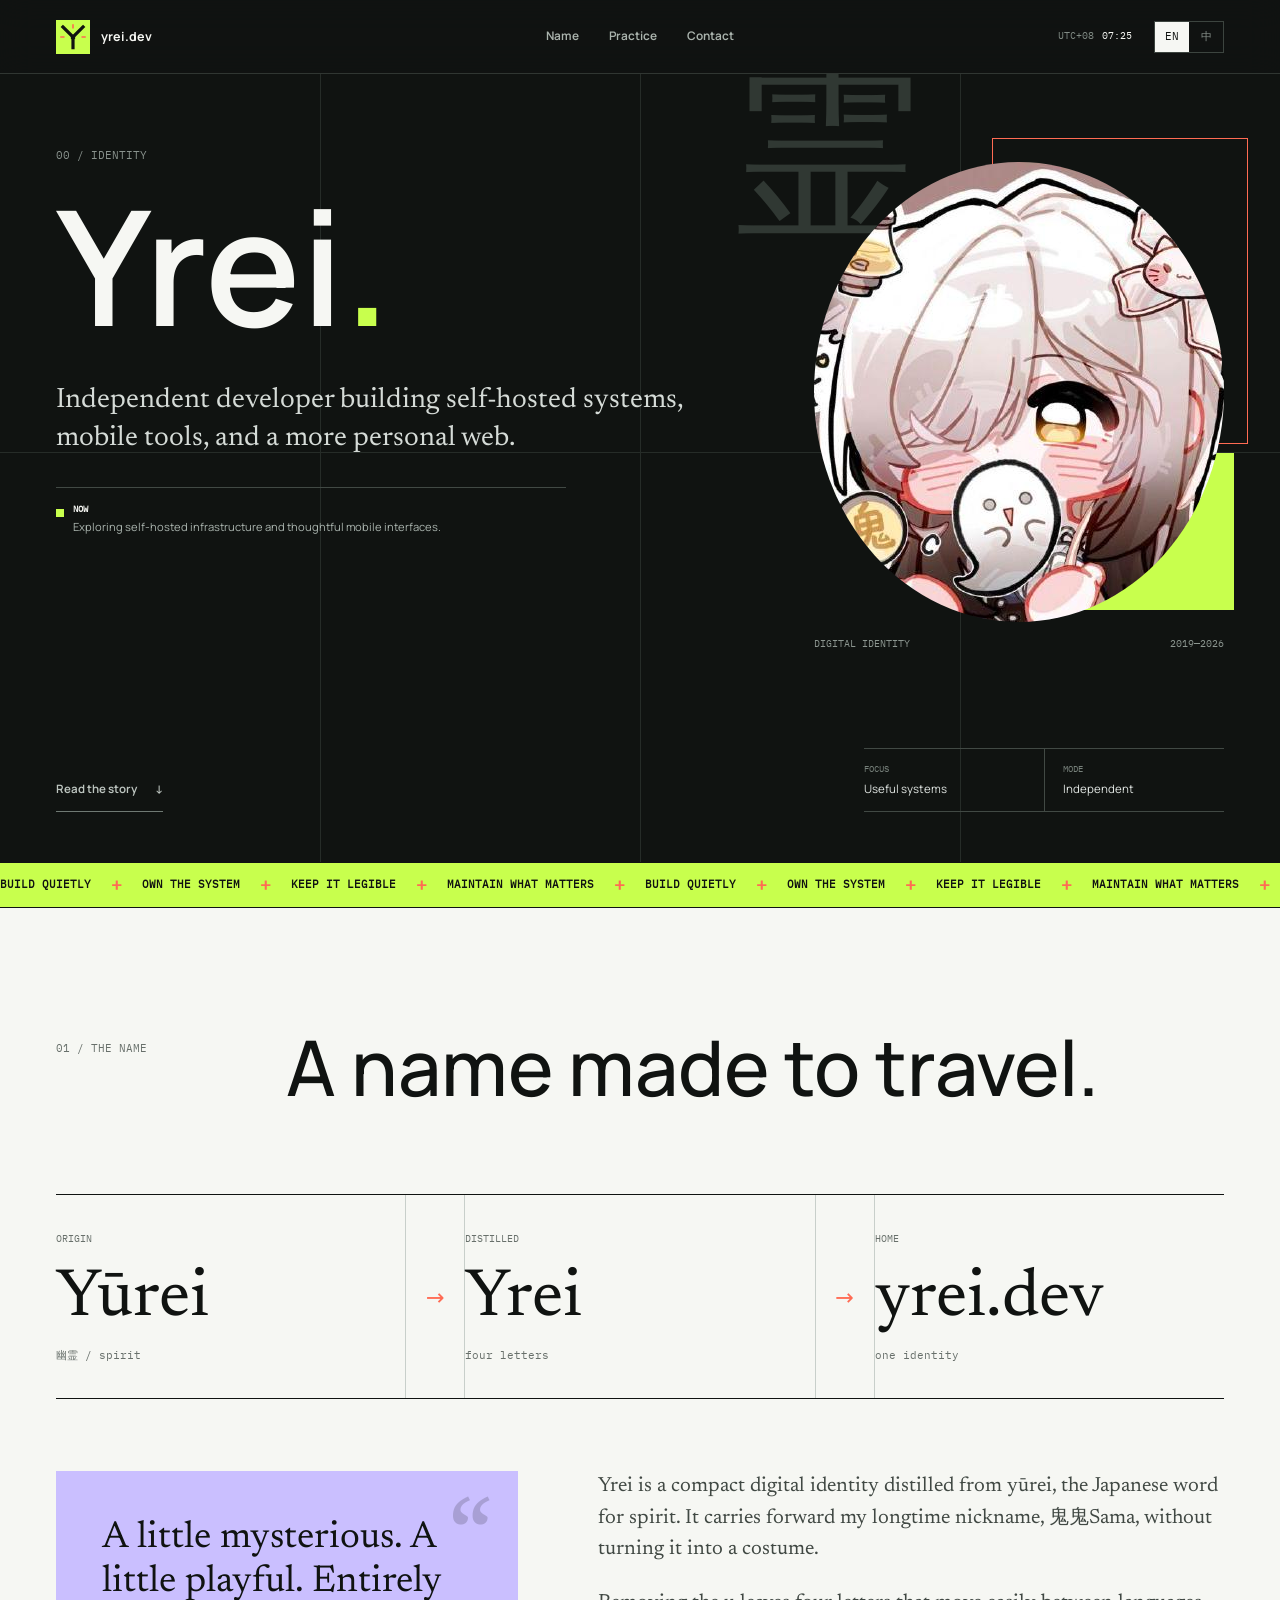
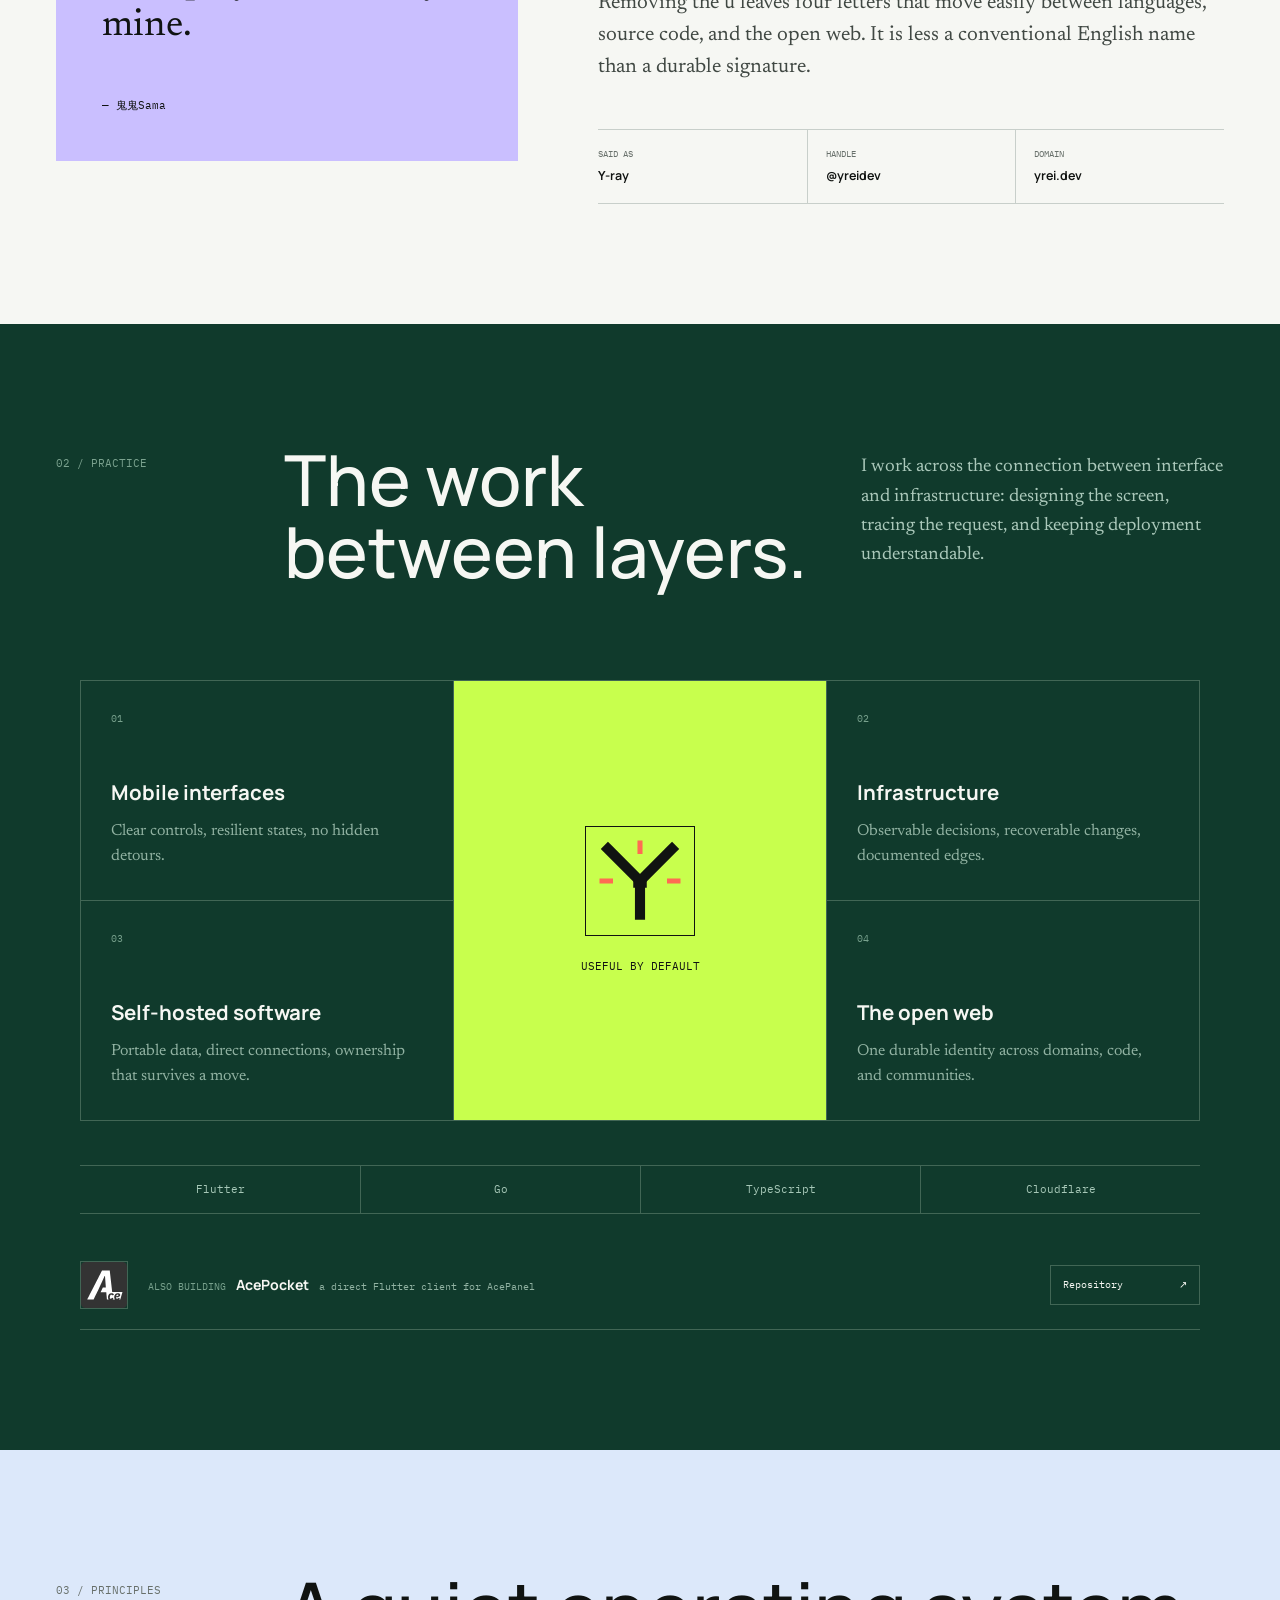
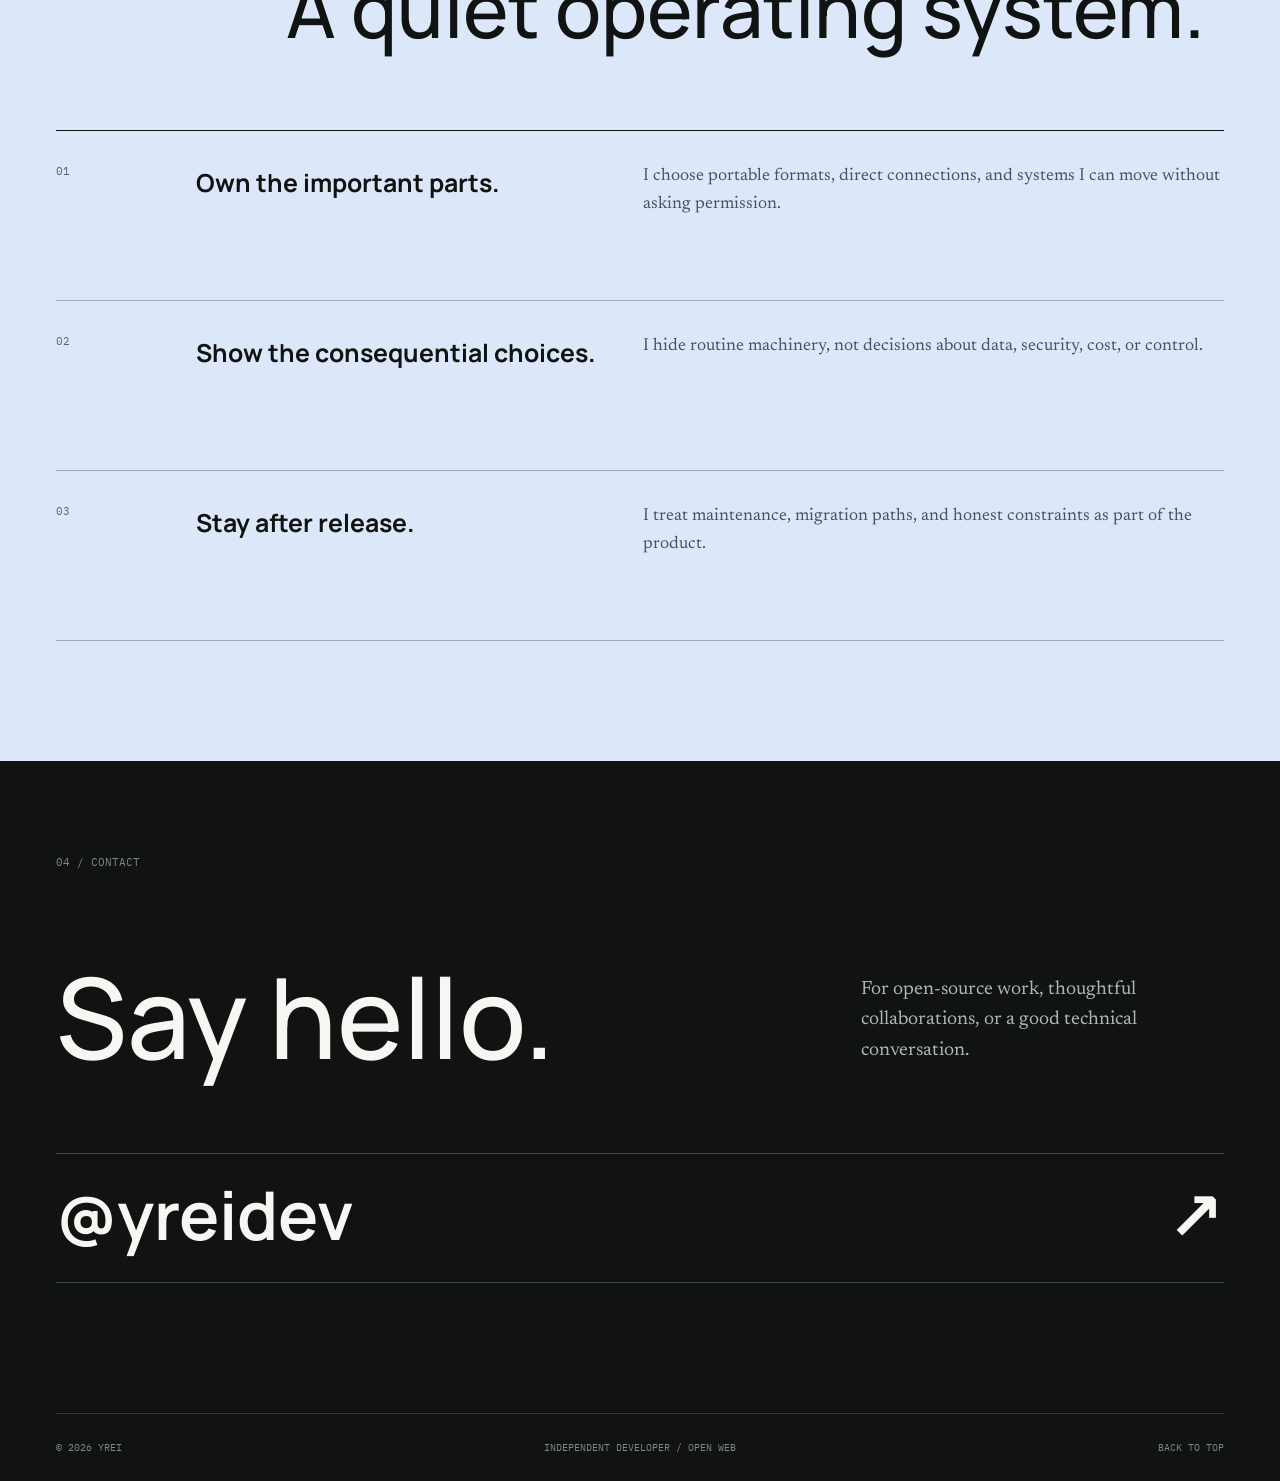
==== index.html @ 4692ce6c "feat(site): 构建 Yrei 双语个人主页" ====
<!doctype html>
<html lang="en">
  <head>
    <meta charset="UTF-8" />
    <meta name="viewport" content="width=device-width, initial-scale=1" />
    <meta
      name="description"
      content="Yrei is an independent developer building self-hosted systems, mobile tools, and a more personal web."
    />
    <meta name="theme-color" content="#101311" />
    <meta property="og:title" content="Yrei - A durable digital identity" />
    <meta
      property="og:description"
      content="Independent developer building self-hosted systems, mobile tools, and a more personal web."
    />
    <meta property="og:type" content="profile" />
    <meta property="og:url" content="https://yrei.dev/" />
    <meta property="og:site_name" content="Yrei" />
    <meta property="og:locale" content="en_US" />
    <meta property="og:locale:alternate" content="zh_CN" />
    <meta property="og:image" content="https://yrei.dev/assets/social-card.png" />
    <meta property="og:image:type" content="image/png" />
    <meta property="og:image:width" content="1200" />
    <meta property="og:image:height" content="630" />
    <meta property="og:image:alt" content="Yrei - from Ghost name to durable digital identity" />
    <meta name="twitter:card" content="summary_large_image" />
    <meta name="twitter:title" content="Yrei - A durable digital identity" />
    <meta
      name="twitter:description"
      content="Independent developer building self-hosted systems, mobile tools, and a more personal web."
    />
    <meta name="twitter:image" content="https://yrei.dev/assets/social-card.png" />
    <meta name="twitter:image:alt" content="Yrei - from Ghost name to durable digital identity" />
    <link rel="canonical" href="https://yrei.dev/" />
    <link rel="icon" href="assets/yrei-mark.svg" type="image/svg+xml" />
    <link rel="apple-touch-icon" href="assets/apple-touch-icon.png" />
    <link rel="preload" href="assets/avatar.jpg" as="image" type="image/jpeg" />
    <link rel="stylesheet" href="styles.css" />
    <title>Yrei - Independent developer</title>
    <script type="application/ld+json">
      {
        "@context": "https://schema.org",
        "@type": "Person",
        "name": "Yrei",
        "alternateName": ["鬼鬼Sama", "Yūrei"],
        "url": "https://yrei.dev/",
        "image": "https://yrei.dev/assets/social-card.png",
        "sameAs": ["https://github.com/yreidev"],
        "jobTitle": "Independent developer",
        "knowsAbout": [
          "Self-hosted software",
          "Mobile interfaces",
          "Infrastructure",
          "Open web"
        ]
      }
    </script>
  </head>
  <body>
    <div class="scroll-progress" aria-hidden="true"><span></span></div>
    <a class="skip-link" href="#main">Skip to content</a>

    <header class="site-header">
      <a class="wordmark" href="#top" aria-label="Yrei home">
        <img class="wordmark-symbol" src="assets/yrei-mark.svg" width="34" height="34" alt="" />
        <span class="wordmark-text">yrei.dev</span>
      </a>

      <nav class="site-nav" aria-label="Primary navigation">
        <a href="#name" data-en="Name" data-zh="名字">Name</a>
        <a href="#practice" data-en="Practice" data-zh="关注">Practice</a>
        <a href="#contact" data-en="Contact" data-zh="联系">Contact</a>
      </nav>

      <div class="header-meta">
        <p class="local-time"><span>UTC+08</span><time id="local-time">--:--</time></p>
        <div class="language-switch" role="group" aria-label="Language">
          <button type="button" data-language="en" aria-pressed="true">EN</button>
          <button type="button" data-language="zh" aria-pressed="false">中</button>
        </div>
      </div>
    </header>

    <main id="main">
      <section class="hero" id="top" data-section="top" aria-labelledby="hero-title">
        <div class="hero-lines" aria-hidden="true">
          <span></span><span></span><span></span><span></span>
        </div>

        <div class="hero-heading">
          <p class="section-code">00 / IDENTITY</p>
          <h1 id="hero-title">Yrei<span>.</span></h1>
          <p
            class="hero-intro"
            data-en="Independent developer building self-hosted systems, mobile tools, and a more personal web."
            data-zh="独立开发者，构建自托管系统、移动工具，以及更属于个人的网络空间。"
          >
            Independent developer building self-hosted systems, mobile tools, and a more personal
            web.
          </p>
          <p class="now-status">
            <span class="now-indicator" aria-hidden="true"></span>
            <span>
              <strong data-en="Now" data-zh="此刻">Now</strong>
              <small
                data-en="Exploring self-hosted infrastructure and thoughtful mobile interfaces."
                data-zh="正在探索自托管基础设施与更周到的移动界面。"
              >
                Exploring self-hosted infrastructure and thoughtful mobile interfaces.
              </small>
            </span>
          </p>
        </div>

        <figure class="portrait" aria-label="Portrait of Yrei">
          <div class="portrait-index" aria-hidden="true">霊</div>
          <img
            src="assets/avatar.jpg"
            width="460"
            height="460"
            alt="Yrei's illustrated profile portrait"
            fetchpriority="high"
          />
          <figcaption>
            <span data-en="Digital identity" data-zh="数字身份">Digital identity</span>
            <span>2019—2026</span>
          </figcaption>
        </figure>

        <div class="hero-aside">
          <dl>
            <div>
              <dt data-en="Focus" data-zh="关注">Focus</dt>
              <dd data-en="Useful systems" data-zh="有用的系统">Useful systems</dd>
            </div>
            <div>
              <dt data-en="Mode" data-zh="方式">Mode</dt>
              <dd data-en="Independent" data-zh="独立创造">Independent</dd>
            </div>
          </dl>
        </div>

        <a class="hero-scroll" href="#name">
          <span data-en="Read the story" data-zh="阅读名字故事">Read the story</span>
          <span aria-hidden="true">&#8595;</span>
        </a>
      </section>

      <noscript>
        <aside class="noscript-summary" lang="zh-CN">
          <strong>Yrei，读作 Y-ray。</strong>
          <p>名字来自 Yūrei（幽霊），延续了“鬼鬼Sama”这个长期使用的昵称。我是一名关注自托管系统、移动工具与开放网络的独立开发者。</p>
        </aside>
      </noscript>

      <div class="signal-tape" aria-hidden="true">
        <div>
          <span>BUILD QUIETLY</span><b>+</b><span>OWN THE SYSTEM</span><b>+</b>
          <span>KEEP IT LEGIBLE</span><b>+</b><span>MAINTAIN WHAT MATTERS</span><b>+</b>
          <span>BUILD QUIETLY</span><b>+</b><span>OWN THE SYSTEM</span><b>+</b>
          <span>KEEP IT LEGIBLE</span><b>+</b><span>MAINTAIN WHAT MATTERS</span><b>+</b>
        </div>
      </div>

      <section class="name-section" id="name" data-section="name" aria-labelledby="name-title">
        <header class="section-heading reveal">
          <p class="section-code">01 / THE NAME</p>
          <h2 id="name-title" data-en="A name made to travel." data-zh="一个为远行而生的名字。">
            A name made to travel.
          </h2>
        </header>

        <div class="name-evolution reveal" aria-label="Name evolution from Yurei to Yrei">
          <div>
            <span class="evolution-label" data-en="Origin" data-zh="起点">Origin</span>
            <strong>Yūrei</strong>
            <small>幽霊 / spirit</small>
          </div>
          <span class="evolution-arrow" aria-hidden="true">&#8594;</span>
          <div>
            <span class="evolution-label" data-en="Distilled" data-zh="凝练">Distilled</span>
            <strong>Yrei</strong>
            <small data-en="four letters" data-zh="四个字母">four letters</small>
          </div>
          <span class="evolution-arrow" aria-hidden="true">&#8594;</span>
          <div>
            <span class="evolution-label" data-en="Home" data-zh="归处">Home</span>
            <strong>yrei.dev</strong>
            <small data-en="one identity" data-zh="一个身份">one identity</small>
          </div>
        </div>

        <div class="name-story">
          <blockquote class="reveal">
            <p data-en="A little mysterious. A little playful. Entirely mine." data-zh="有一点神秘，有一点玩味，完全属于我。">
              A little mysterious. A little playful. Entirely mine.
            </p>
            <footer>— 鬼鬼Sama</footer>
          </blockquote>

          <div class="story-copy reveal">
            <p
              data-en="Yrei is a compact digital identity distilled from yūrei, the Japanese word for spirit. It carries forward my longtime nickname, 鬼鬼Sama, without turning it into a costume."
              data-zh="Yrei 来自日语 Yūrei（幽霊）的压缩写法，也延续了我一直使用的昵称“鬼鬼Sama”，但它并不是一件刻意营造的外衣。"
            >
              Yrei is a compact digital identity distilled from yūrei, the Japanese word for spirit.
              It carries forward my longtime nickname, 鬼鬼Sama, without turning it into a costume.
            </p>
            <p
              data-en="Removing the u leaves four letters that move easily between languages, source code, and the open web. It is less a conventional English name than a durable signature."
              data-zh="去掉 u 后只留下四个字母，可以自然穿行于不同语言、源代码和开放网络之间。它与其说是传统英文名，不如说是一个能够长期使用的签名。"
            >
              Removing the u leaves four letters that move easily between languages, source code,
              and the open web. It is less a conventional English name than a durable signature.
            </p>

            <dl class="pronunciation">
              <div>
                <dt data-en="Said as" data-zh="读作">Said as</dt>
                <dd>Y-ray</dd>
              </div>
              <div>
                <dt data-en="Handle" data-zh="用户名">Handle</dt>
                <dd>@yreidev</dd>
              </div>
              <div>
                <dt data-en="Domain" data-zh="域名">Domain</dt>
                <dd>yrei.dev</dd>
              </div>
            </dl>
          </div>
        </div>
      </section>

      <section class="practice-section" id="practice" data-section="practice" aria-labelledby="practice-title">
        <header class="practice-heading reveal">
          <p class="section-code">02 / PRACTICE</p>
          <h2 id="practice-title" data-en="The work between layers." data-zh="在不同层次之间工作。">
            The work between layers.
          </h2>
          <p
            data-en="I work across the connection between interface and infrastructure: designing the screen, tracing the request, and keeping deployment understandable."
            data-zh="我在界面与基础设施的连接处工作：设计屏幕上的交互，追踪请求的路径，也让部署过程保持可理解。"
          >
            I work across the connection between interface and infrastructure: designing the
            screen, tracing the request, and keeping deployment understandable.
          </p>
        </header>

        <div class="practice-map reveal">
          <div class="practice-center">
            <img src="assets/yrei-mark.svg" width="110" height="110" alt="" />
            <p data-en="Useful by default" data-zh="默认即实用">Useful by default</p>
          </div>
          <article>
            <span>01</span>
            <h3 data-en="Mobile interfaces" data-zh="移动界面">Mobile interfaces</h3>
            <p
              data-en="Clear controls, resilient states, no hidden detours."
              data-zh="控件清楚，状态可靠，不把绕路藏起来。"
            >
              Clear controls, resilient states, no hidden detours.
            </p>
          </article>
          <article>
            <span>02</span>
            <h3 data-en="Infrastructure" data-zh="基础设施">Infrastructure</h3>
            <p
              data-en="Observable decisions, recoverable changes, documented edges."
              data-zh="决定可观察，变更可恢复，边界有记录。"
            >
              Observable decisions, recoverable changes, documented edges.
            </p>
          </article>
          <article>
            <span>03</span>
            <h3 data-en="Self-hosted software" data-zh="自托管软件">Self-hosted software</h3>
            <p
              data-en="Portable data, direct connections, ownership that survives a move."
              data-zh="数据可迁移，连接更直接，换个环境也保有掌控权。"
            >
              Portable data, direct connections, ownership that survives a move.
            </p>
          </article>
          <article>
            <span>04</span>
            <h3 data-en="The open web" data-zh="开放网络">The open web</h3>
            <p
              data-en="One durable identity across domains, code, and communities."
              data-zh="让同一个长期身份贯穿域名、代码与社区。"
            >
              One durable identity across domains, code, and communities.
            </p>
          </article>
        </div>

        <div class="tool-line reveal" aria-label="Primary technologies">
          <span>Flutter</span><span>Go</span><span>TypeScript</span><span>Cloudflare</span>
        </div>

        <aside class="build-aside reveal" aria-label="Selected build">
          <img src="assets/acepocket-logo.svg" width="48" height="48" alt="" />
          <p>
            <span data-en="Also building" data-zh="也在做">Also building</span>
            <strong>AcePocket</strong>
            <small
              data-en="a direct Flutter client for AcePanel"
              data-zh="一个直连 AcePanel 的 Flutter 客户端"
            >
              a direct Flutter client for AcePanel
            </small>
          </p>
          <a
            href="https://github.com/yreidev/AcePocket"
            target="_blank"
            rel="noreferrer"
            aria-label="View AcePocket on GitHub"
          >
            <span data-en="Repository" data-zh="仓库">Repository</span>
            <span aria-hidden="true">&#8599;</span>
          </a>
        </aside>
      </section>

      <section class="principles-section" aria-labelledby="principles-title">
        <header class="section-heading reveal">
          <p class="section-code">03 / PRINCIPLES</p>
          <h2 id="principles-title" data-en="A quiet operating system." data-zh="一套安静的做事系统。">
            A quiet operating system.
          </h2>
        </header>

        <ol class="principles-list">
          <li class="reveal">
            <span>01</span>
            <h3 data-en="Own the important parts." data-zh="掌控重要部分。">Own the important parts.</h3>
            <p
              data-en="I choose portable formats, direct connections, and systems I can move without asking permission."
              data-zh="我选择可迁移的格式、直接的连接，以及无需他人许可就能搬走的系统。"
            >
              I choose portable formats, direct connections, and systems I can move without asking
              permission.
            </p>
          </li>
          <li class="reveal">
            <span>02</span>
            <h3 data-en="Show the consequential choices." data-zh="把关键选择展示出来。">
              Show the consequential choices.
            </h3>
            <p
              data-en="I hide routine machinery, not decisions about data, security, cost, or control."
              data-zh="我会隐藏重复的机械操作，但不会隐藏与数据、安全、成本和控制权有关的决定。"
            >
              I hide routine machinery, not decisions about data, security, cost, or control.
            </p>
          </li>
          <li class="reveal">
            <span>03</span>
            <h3 data-en="Stay after release." data-zh="发布之后继续留下。">Stay after release.</h3>
            <p
              data-en="I treat maintenance, migration paths, and honest constraints as part of the product."
              data-zh="我把维护、迁移路径与诚实的限制，也视为产品本身的一部分。"
            >
              I treat maintenance, migration paths, and honest constraints as part of the product.
            </p>
          </li>
        </ol>
      </section>

      <section class="contact-section" id="contact" data-section="contact" aria-labelledby="contact-title">
        <p class="section-code">04 / CONTACT</p>
        <div class="contact-main reveal">
          <h2 id="contact-title" data-en="Say hello." data-zh="来打个招呼。">Say hello.</h2>
          <p
            data-en="For open-source work, thoughtful collaborations, or a good technical conversation."
            data-zh="聊开源、认真合作，或进行一场有内容的技术交流。"
          >
            For open-source work, thoughtful collaborations, or a good technical conversation.
          </p>
        </div>
        <a
          class="contact-handle reveal"
          href="https://github.com/yreidev"
          target="_blank"
          rel="noreferrer"
        >
          <span>@yreidev</span><span aria-hidden="true">&#8599;</span>
        </a>
        <footer>
          <span>&copy; 2026 Yrei</span>
          <span data-en="Independent developer / open web" data-zh="独立开发者 / 开放网络">
            Independent developer / open web
          </span>
          <a href="#top" data-en="Back to top" data-zh="回到顶部">Back to top</a>
        </footer>
      </section>
    </main>

    <script src="script.js" defer></script>
  </body>
</html>
---- styles.css ----
@font-face {
  font-family: "Manrope";
  src: url("assets/manrope.woff2") format("woff2");
  font-style: normal;
  font-weight: 200 800;
  font-display: swap;
}

@font-face {
  font-family: "Newsreader";
  src: url("assets/newsreader.woff2") format("woff2");
  font-style: normal;
  font-weight: 200 800;
  font-display: swap;
}

@font-face {
  font-family: "IBM Plex Mono";
  src: url("assets/ibm-plex-mono.woff2") format("woff2");
  font-style: normal;
  font-weight: 400;
  font-display: swap;
}

:root {
  color-scheme: light;
  --ink: #101311;
  --ink-soft: #202722;
  --paper: #f6f7f3;
  --paper-bright: #ffffff;
  --muted: #68706b;
  --hairline: #c8cfca;
  --acid: #c8ff4d;
  --coral: #ff6b53;
  --blue: #8eb8ff;
  --lilac: #cabfff;
  --forest: #103a2c;
  --forest-light: #c5ead9;
  --max-width: 1440px;
  --gutter: 56px;
  --header-height: 74px;
}

* {
  box-sizing: border-box;
}

html {
  scroll-behavior: smooth;
}

body {
  margin: 0;
  background: var(--ink);
  color: var(--ink);
  font-family: "Manrope", "Noto Sans SC", system-ui, sans-serif;
  font-size: 16px;
  line-height: 1.6;
  letter-spacing: 0;
  -webkit-font-smoothing: antialiased;
}

a {
  color: inherit;
  text-decoration: none;
}

img {
  display: block;
  max-width: 100%;
}

button,
a {
  -webkit-tap-highlight-color: transparent;
}

button {
  font: inherit;
}

.skip-link {
  position: fixed;
  top: 10px;
  left: 10px;
  z-index: 100;
  padding: 10px 14px;
  background: var(--acid);
  color: var(--ink);
  transform: translateY(-150%);
}

.skip-link:focus {
  transform: translateY(0);
}

.scroll-progress {
  position: fixed;
  top: 0;
  right: 0;
  left: 0;
  z-index: 80;
  height: 3px;
  background: transparent;
  pointer-events: none;
}

.scroll-progress span {
  display: block;
  width: 100%;
  height: 100%;
  background: var(--acid);
  transform: scaleX(0);
  transform-origin: left;
}

.site-header {
  position: sticky;
  top: 0;
  z-index: 50;
  display: grid;
  width: 100%;
  min-height: var(--header-height);
  padding: 0 max(var(--gutter), calc((100vw - var(--max-width)) / 2 + var(--gutter)));
  grid-template-columns: 1fr auto 1fr;
  align-items: center;
  border-bottom: 1px solid #303632;
  background: rgba(16, 19, 17, 0.94);
  color: var(--paper);
  backdrop-filter: blur(16px);
}

.wordmark {
  display: inline-flex;
  width: max-content;
  align-items: center;
  gap: 11px;
  font-size: 0.78rem;
  font-weight: 700;
}

.wordmark-symbol {
  display: block;
  width: 34px;
  height: 34px;
}

.site-nav {
  display: flex;
  align-items: center;
  gap: 30px;
}

.site-nav a {
  position: relative;
  padding: 8px 0;
  color: #aab3ad;
  font-size: 0.74rem;
  font-weight: 650;
}

.site-nav a::after {
  position: absolute;
  right: 0;
  bottom: 1px;
  left: 0;
  height: 2px;
  background: var(--acid);
  content: "";
  opacity: 0;
  transform: scaleX(0.35);
  transition:
    opacity 180ms ease,
    transform 180ms ease;
}

.site-nav a:hover,
.site-nav a:focus-visible,
.site-nav a[aria-current="true"] {
  color: var(--paper);
}

.site-nav a:hover::after,
.site-nav a:focus-visible::after,
.site-nav a[aria-current="true"]::after {
  opacity: 1;
  transform: scaleX(1);
}

.header-meta {
  display: flex;
  justify-self: end;
  align-items: center;
  gap: 22px;
}

.local-time {
  display: flex;
  margin: 0;
  align-items: center;
  gap: 8px;
  color: #828c86;
  font-family: "IBM Plex Mono", monospace;
  font-size: 0.64rem;
}

.local-time time {
  color: var(--paper);
}

.language-switch {
  display: none;
  border: 1px solid #3c443f;
}

.js .language-switch {
  display: flex;
}

.language-switch button {
  width: 34px;
  height: 30px;
  padding: 0;
  border: 0;
  background: transparent;
  color: #88918c;
  cursor: pointer;
  font-family: "IBM Plex Mono", monospace;
  font-size: 0.66rem;
}

.language-switch button[aria-pressed="true"] {
  background: var(--paper);
  color: var(--ink);
}

.section-code {
  margin: 0;
  font-family: "IBM Plex Mono", monospace;
  font-size: 0.68rem;
  font-weight: 500;
  line-height: 1.4;
}

.hero {
  position: relative;
  display: grid;
  width: min(100%, var(--max-width));
  min-height: calc(100svh - 112px);
  margin: 0 auto;
  padding: 74px var(--gutter) 58px;
  grid-template-columns: minmax(0, 1.2fr) minmax(340px, 0.8fr);
  overflow: hidden;
  background: var(--ink);
  color: var(--paper);
}

.hero-lines {
  position: absolute;
  inset: 0;
  pointer-events: none;
}

.hero-lines span {
  position: absolute;
  top: 0;
  bottom: 0;
  width: 1px;
  background: #262c28;
}

.hero-lines span:nth-child(1) {
  left: 25%;
}

.hero-lines span:nth-child(2) {
  left: 50%;
}

.hero-lines span:nth-child(3) {
  left: 75%;
}

.hero-lines span:nth-child(4) {
  top: 48%;
  right: 0;
  bottom: auto;
  left: 0;
  width: auto;
  height: 1px;
}

.hero-heading {
  position: relative;
  z-index: 3;
  align-self: start;
}

.hero-heading .section-code {
  color: #89928d;
}

.hero h1 {
  margin: 36px 0 0;
  font-size: 10rem;
  font-weight: 620;
  line-height: 0.82;
}

.hero h1 span {
  color: var(--acid);
}

.hero-intro {
  max-width: 680px;
  margin: 52px 0 0;
  color: #d5dbd7;
  font-family: "Newsreader", Georgia, serif;
  font-size: 1.75rem;
  line-height: 1.34;
}

.portrait {
  position: relative;
  z-index: 2;
  width: 410px;
  margin: 14px 0 0 auto;
  align-self: start;
}

.portrait::before {
  position: absolute;
  top: -24px;
  right: -24px;
  width: 62%;
  height: 62%;
  border: 1px solid var(--coral);
  content: "";
}

.portrait::after {
  position: absolute;
  right: -10px;
  bottom: 42px;
  z-index: -1;
  width: 52%;
  height: 32%;
  background: var(--acid);
  content: "";
}

.portrait img {
  position: relative;
  z-index: 2;
  width: 100%;
  aspect-ratio: 1;
  border-radius: 50%;
  object-fit: cover;
}

.portrait-index {
  position: absolute;
  top: -90px;
  left: -84px;
  z-index: 1;
  color: #303833;
  font-family: "Newsreader", serif;
  font-size: 12rem;
  line-height: 1;
}

.portrait figcaption {
  position: relative;
  z-index: 3;
  display: flex;
  padding: 14px 0 0;
  justify-content: space-between;
  color: #8c9690;
  font-family: "IBM Plex Mono", monospace;
  font-size: 0.62rem;
  text-transform: uppercase;
}

.hero-aside {
  position: absolute;
  right: var(--gutter);
  bottom: 50px;
  z-index: 4;
  width: 360px;
}

.now-status {
  display: flex;
  max-width: 510px;
  margin: 30px 0 0;
  padding-top: 14px;
  align-items: start;
  gap: 9px;
  border-top: 1px solid #414944;
  color: #c6cfca;
}

.now-indicator {
  flex: 0 0 auto;
  width: 8px;
  height: 8px;
  margin-top: 7px;
  background: var(--acid);
  animation: pulse 2.8s ease-in-out infinite;
}

.now-status > span:last-child {
  display: grid;
  gap: 2px;
}

.now-status strong {
  color: var(--paper);
  font-family: "IBM Plex Mono", monospace;
  font-size: 0.58rem;
  text-transform: uppercase;
}

.now-status small {
  max-width: 470px;
  color: #aab4ae;
  font-size: 0.7rem;
  line-height: 1.45;
}

.noscript-summary {
  display: grid;
  padding: 22px max(var(--gutter), calc((100vw - var(--max-width)) / 2 + var(--gutter)));
  grid-template-columns: 190px minmax(0, 760px);
  gap: 40px;
  align-items: baseline;
  border-top: 1px solid var(--ink);
  border-bottom: 1px solid var(--ink);
  background: var(--acid);
  color: var(--ink);
}

.noscript-summary strong {
  font-size: 0.76rem;
}

.noscript-summary p {
  margin: 0;
  font-size: 0.84rem;
}

.hero-aside dl {
  display: grid;
  margin: 0;
  grid-template-columns: repeat(2, 1fr);
  border-top: 1px solid #414944;
  border-bottom: 1px solid #414944;
}

.hero-aside dl div {
  padding: 13px 0;
}

.hero-aside dl div + div {
  padding-left: 18px;
  border-left: 1px solid #414944;
}

.hero-aside dt {
  color: #77817b;
  font-family: "IBM Plex Mono", monospace;
  font-size: 0.58rem;
  text-transform: uppercase;
}

.hero-aside dd {
  margin: 3px 0 0;
  color: #e1e6e3;
  font-size: 0.72rem;
}

.hero-scroll {
  position: absolute;
  bottom: 50px;
  left: var(--gutter);
  z-index: 4;
  display: flex;
  min-height: 44px;
  align-items: center;
  gap: 18px;
  border-bottom: 1px solid #6f7973;
  color: #bdc5c0;
  font-size: 0.72rem;
  font-weight: 650;
}

.signal-tape {
  width: 100%;
  overflow: hidden;
  border-top: 1px solid var(--ink);
  border-bottom: 1px solid var(--ink);
  background: var(--acid);
  color: var(--ink);
}

.signal-tape div {
  display: flex;
  width: max-content;
  height: 44px;
  align-items: center;
  gap: 20px;
  font-family: "IBM Plex Mono", monospace;
  font-size: 0.67rem;
  font-weight: 600;
  animation: ticker 28s linear infinite;
}

.signal-tape b {
  color: var(--coral);
  font-size: 1.1rem;
}

.name-section,
.practice-section,
.principles-section {
  padding: 120px max(var(--gutter), calc((100vw - var(--max-width)) / 2 + var(--gutter)));
}

.name-section {
  background: var(--paper);
}

.section-heading {
  display: grid;
  grid-template-columns: 190px minmax(0, 1fr);
  align-items: start;
  gap: 40px;
}

.section-heading .section-code {
  padding-top: 13px;
  color: var(--muted);
}

.section-heading h2,
.practice-heading h2,
.contact-main h2 {
  margin: 0;
  font-size: 4.8rem;
  font-weight: 520;
  line-height: 1.02;
}

.name-evolution {
  display: grid;
  margin-top: 88px;
  grid-template-columns: 1fr 60px 1fr 60px 1fr;
  align-items: stretch;
  border-top: 1px solid var(--ink);
  border-bottom: 1px solid var(--ink);
}

.name-evolution > div {
  min-width: 0;
  padding: 36px 0 34px;
}

.evolution-label {
  display: block;
  color: var(--muted);
  font-family: "IBM Plex Mono", monospace;
  font-size: 0.64rem;
  text-transform: uppercase;
}

.name-evolution strong {
  display: block;
  margin-top: 18px;
  font-family: "Newsreader", Georgia, serif;
  font-size: 4.2rem;
  font-weight: 420;
  line-height: 1;
  overflow-wrap: anywhere;
}

.name-evolution small {
  display: block;
  margin-top: 14px;
  color: var(--muted);
  font-family: "IBM Plex Mono", monospace;
  font-size: 0.66rem;
}

.evolution-arrow {
  display: grid;
  place-items: center;
  border-right: 1px solid var(--hairline);
  border-left: 1px solid var(--hairline);
  color: var(--coral);
  font-size: 1.4rem;
}

.name-story {
  display: grid;
  margin-top: 72px;
  grid-template-columns: minmax(0, 0.85fr) minmax(0, 1.15fr);
  gap: 80px;
  align-items: start;
}

.name-story blockquote {
  position: relative;
  margin: 0;
  padding: 46px;
  background: var(--lilac);
}

.name-story blockquote::before {
  position: absolute;
  top: 20px;
  right: 24px;
  color: rgba(16, 19, 17, 0.18);
  content: "“";
  font-family: "Newsreader", serif;
  font-size: 7rem;
  line-height: 1;
}

.name-story blockquote p {
  position: relative;
  margin: 0;
  font-family: "Newsreader", Georgia, serif;
  font-size: 2.35rem;
  line-height: 1.17;
}

.name-story blockquote footer {
  margin-top: 48px;
  font-family: "IBM Plex Mono", monospace;
  font-size: 0.7rem;
}

.story-copy > p {
  max-width: 720px;
  margin: 0;
  color: #404843;
  font-family: "Newsreader", Georgia, serif;
  font-size: 1.28rem;
  line-height: 1.55;
}

.story-copy > p + p {
  margin-top: 22px;
}

.pronunciation {
  display: grid;
  margin: 46px 0 0;
  grid-template-columns: repeat(3, 1fr);
  border-top: 1px solid var(--hairline);
  border-bottom: 1px solid var(--hairline);
}

.pronunciation div {
  padding: 17px 0;
}

.pronunciation div + div {
  padding-left: 18px;
  border-left: 1px solid var(--hairline);
}

.pronunciation dt {
  color: var(--muted);
  font-family: "IBM Plex Mono", monospace;
  font-size: 0.58rem;
  text-transform: uppercase;
}

.pronunciation dd {
  margin: 4px 0 0;
  font-size: 0.78rem;
  font-weight: 650;
}

.practice-section {
  background: var(--forest);
  color: var(--paper);
}

.practice-heading {
  display: grid;
  grid-template-columns: 180px minmax(0, 0.8fr) minmax(300px, 0.55fr);
  gap: 48px;
  align-items: start;
}

.practice-heading .section-code {
  padding-top: 12px;
  color: #7ba28f;
}

.practice-heading h2 {
  font-size: 4.4rem;
}

.practice-heading > p:last-child {
  margin: 8px 0 0;
  color: #aac8ba;
  font-family: "Newsreader", Georgia, serif;
  font-size: 1.15rem;
}

.practice-map {
  display: grid;
  max-width: 1120px;
  margin: 92px auto 0;
  grid-template-columns: repeat(3, 1fr);
  grid-template-rows: repeat(2, minmax(220px, auto));
  border-top: 1px solid #416655;
  border-left: 1px solid #416655;
}

.practice-map article,
.practice-center {
  min-width: 0;
  padding: 30px;
  border-right: 1px solid #416655;
  border-bottom: 1px solid #416655;
}

.practice-map article {
  display: flex;
  flex-direction: column;
  justify-content: space-between;
  transition:
    background 220ms ease,
    color 220ms ease;
}

.practice-map article:hover {
  background: var(--forest-light);
  color: var(--ink);
}

.practice-map article > span {
  color: #78a18d;
  font-family: "IBM Plex Mono", monospace;
  font-size: 0.62rem;
}

.practice-map article:hover > span {
  color: #3b6652;
}

.practice-map article h3 {
  margin: auto 0 0;
  font-size: 1.28rem;
}

.practice-map article p {
  margin: 10px 0 0;
  color: #91b2a2;
  font-family: "Newsreader", Georgia, serif;
  font-size: 1rem;
}

.practice-map article:hover p {
  color: #345547;
}

.practice-center {
  display: grid;
  grid-column: 2;
  grid-row: 1 / span 2;
  place-items: center;
  align-content: center;
  background: var(--acid);
  color: var(--ink);
  text-align: center;
}

.practice-center img {
  display: block;
  width: 110px;
  height: 110px;
  border: 1px solid var(--ink);
}

.practice-center p {
  margin: 22px 0 0;
  font-family: "IBM Plex Mono", monospace;
  font-size: 0.68rem;
  text-transform: uppercase;
}

.practice-map article:nth-of-type(1) {
  grid-column: 1;
  grid-row: 1;
}

.practice-map article:nth-of-type(2) {
  grid-column: 3;
  grid-row: 1;
}

.practice-map article:nth-of-type(3) {
  grid-column: 1;
  grid-row: 2;
}

.practice-map article:nth-of-type(4) {
  grid-column: 3;
  grid-row: 2;
}

.tool-line {
  display: grid;
  max-width: 1120px;
  margin: 44px auto 0;
  grid-template-columns: repeat(4, 1fr);
  border-top: 1px solid #416655;
  border-bottom: 1px solid #416655;
}

.tool-line span {
  padding: 15px;
  color: #a7c8b8;
  font-family: "IBM Plex Mono", monospace;
  font-size: 0.67rem;
  text-align: center;
}

.tool-line span + span {
  border-left: 1px solid #416655;
}

.build-aside {
  display: grid;
  max-width: 1120px;
  min-height: 88px;
  margin: 28px auto 0;
  padding: 18px 0;
  grid-template-columns: 48px minmax(0, 1fr) 150px;
  gap: 20px;
  align-items: center;
  border-bottom: 1px solid #416655;
  color: #a7c8b8;
}

.build-aside img {
  width: 48px;
  height: 48px;
  border: 1px solid #416655;
}

.build-aside p {
  display: flex;
  min-width: 0;
  margin: 0;
  align-items: baseline;
  gap: 10px;
}

.build-aside p > span,
.build-aside small,
.build-aside a {
  font-family: "IBM Plex Mono", monospace;
  font-size: 0.63rem;
}

.build-aside p > span {
  color: #78a18d;
  text-transform: uppercase;
}

.build-aside strong {
  color: var(--paper);
  font-size: 0.88rem;
}

.build-aside small {
  color: #91b2a2;
}

.build-aside a {
  display: flex;
  min-height: 40px;
  padding: 0 12px;
  align-items: center;
  justify-content: space-between;
  border: 1px solid #416655;
  color: var(--paper);
  transition:
    background 180ms ease,
    color 180ms ease;
}

.build-aside a:hover,
.build-aside a:focus-visible {
  background: var(--acid);
  color: var(--ink);
}

.principles-section {
  background: #dce8fa;
}

.principles-list {
  margin: 82px 0 0;
  padding: 0;
  border-top: 1px solid var(--ink);
  list-style: none;
}

.principles-list li {
  display: grid;
  min-height: 170px;
  padding: 32px 0;
  grid-template-columns: 100px minmax(260px, 0.7fr) minmax(300px, 1fr);
  gap: 40px;
  align-items: start;
  border-bottom: 1px solid #9babc1;
}

.principles-list li > span {
  color: #506580;
  font-family: "IBM Plex Mono", monospace;
  font-size: 0.68rem;
}

.principles-list h3 {
  margin: 0;
  font-size: 1.55rem;
}

.principles-list p {
  max-width: 670px;
  margin: 0;
  color: #445369;
  font-family: "Newsreader", Georgia, serif;
  font-size: 1.08rem;
}

.contact-section {
  position: relative;
  min-height: 720px;
  padding: 94px max(var(--gutter), calc((100vw - var(--max-width)) / 2 + var(--gutter))) 0;
  overflow: hidden;
  background: var(--ink);
  color: var(--paper);
}

.contact-section > .section-code {
  color: #7f8983;
}

.contact-main {
  display: grid;
  margin-top: 90px;
  grid-template-columns: minmax(0, 1fr) minmax(300px, 0.5fr);
  gap: 80px;
  align-items: end;
}

.contact-main h2 {
  font-size: 7rem;
}

.contact-main p {
  margin: 0 0 8px;
  color: #aeb8b2;
  font-family: "Newsreader", Georgia, serif;
  font-size: 1.2rem;
}

.contact-handle {
  display: flex;
  margin-top: 78px;
  padding: 24px 0 30px;
  align-items: center;
  justify-content: space-between;
  border-top: 1px solid #424944;
  border-bottom: 1px solid #424944;
  font-size: 4.2rem;
  font-weight: 650;
  line-height: 1.1;
  transition:
    color 180ms ease,
    padding 180ms ease;
}

.contact-handle:hover,
.contact-handle:focus-visible {
  padding-right: 18px;
  padding-left: 18px;
  color: var(--acid);
}

.contact-section > footer {
  position: absolute;
  right: max(var(--gutter), calc((100vw - var(--max-width)) / 2 + var(--gutter)));
  bottom: 0;
  left: max(var(--gutter), calc((100vw - var(--max-width)) / 2 + var(--gutter)));
  display: grid;
  min-height: 68px;
  grid-template-columns: repeat(3, 1fr);
  align-items: center;
  border-top: 1px solid #303632;
  color: #7f8983;
  font-family: "IBM Plex Mono", monospace;
  font-size: 0.6rem;
  text-transform: uppercase;
}

.contact-section > footer span:nth-child(2) {
  text-align: center;
}

.contact-section > footer a {
  text-align: right;
}

.error-page {
  min-height: 100svh;
  background: var(--ink);
  color: var(--paper);
}

.error-header {
  display: flex;
  width: min(100%, var(--max-width));
  min-height: var(--header-height);
  margin: 0 auto;
  padding: 0 var(--gutter);
  align-items: center;
  justify-content: space-between;
  border-bottom: 1px solid #303632;
}

.error-header > span {
  color: #7f8983;
  font-family: "IBM Plex Mono", monospace;
  font-size: 0.62rem;
}

.error-main {
  position: relative;
  width: min(100%, var(--max-width));
  min-height: calc(100svh - var(--header-height));
  margin: 0 auto;
  padding: 82px var(--gutter);
  overflow: hidden;
}

.error-main > .section-code {
  color: #7f8983;
}

.error-copy {
  position: relative;
  z-index: 2;
  display: grid;
  margin-top: 72px;
  padding: 52px 0;
  grid-template-columns: minmax(0, 1.15fr) minmax(300px, 0.55fr);
  gap: 72px;
  align-items: end;
  border-top: 1px solid #424944;
  border-bottom: 1px solid #424944;
}

.error-copy h1 {
  margin: 0;
  font-size: 7.4rem;
  font-weight: 620;
  line-height: 0.92;
}

.error-copy h1 span {
  color: var(--acid);
}

.error-copy p {
  margin: 0;
  color: #b5beb8;
  font-family: "Newsreader", Georgia, serif;
  font-size: 1.2rem;
}

.error-copy p + p {
  margin-top: 8px;
  color: #7f8983;
  font-family: "Manrope", "Noto Sans SC", sans-serif;
  font-size: 0.78rem;
}

.error-copy a {
  display: flex;
  min-height: 48px;
  margin-top: 34px;
  padding: 0 14px;
  align-items: center;
  justify-content: space-between;
  border: 1px solid #59635d;
  font-size: 0.74rem;
  font-weight: 700;
  transition:
    background 180ms ease,
    color 180ms ease;
}

.error-copy a:hover,
.error-copy a:focus-visible {
  background: var(--acid);
  color: var(--ink);
}

.error-glyph {
  position: absolute;
  right: 28px;
  bottom: -62px;
  z-index: 1;
  color: #202722;
  font-family: "Newsreader", serif;
  font-size: 24rem;
  line-height: 1;
}

.reveal {
  opacity: 0;
  transform: translateY(24px);
  transition:
    opacity 650ms ease,
    transform 650ms ease;
}

.reveal.is-visible {
  opacity: 1;
  transform: translateY(0);
}

:focus-visible {
  outline: 3px solid var(--coral);
  outline-offset: 4px;
}

@keyframes ticker {
  to {
    transform: translateX(-50%);
  }
}

@keyframes pulse {
  0%,
  100% {
    opacity: 1;
    transform: scale(1);
  }
  50% {
    opacity: 0.35;
    transform: scale(0.72);
  }
}

@media (max-width: 1160px) {
  :root {
    --gutter: 36px;
  }

  .site-header {
    grid-template-columns: 1fr 1fr;
  }

  .site-nav {
    display: none;
  }

  .hero h1 {
    font-size: 8rem;
  }

  .portrait {
    width: 350px;
  }

  .hero-intro {
    max-width: 560px;
    font-size: 1.5rem;
  }

  .practice-heading {
    grid-template-columns: 150px minmax(0, 1fr);
  }

  .practice-heading > p:last-child {
    grid-column: 2;
    max-width: 650px;
  }

  .contact-main h2 {
    font-size: 5.8rem;
  }
}

@media (max-width: 860px) {
  .hero {
    grid-template-columns: 1fr;
  }

  .hero h1 {
    font-size: 7rem;
  }

  .portrait {
    position: absolute;
    top: 68px;
    right: var(--gutter);
    width: 300px;
    opacity: 0.48;
  }

  .hero-heading {
    max-width: 640px;
  }

  .hero-aside {
    width: 310px;
  }

  .section-heading,
  .practice-heading {
    grid-template-columns: 1fr;
    gap: 28px;
  }

  .practice-heading > p:last-child {
    grid-column: auto;
  }

  .section-heading h2,
  .practice-heading h2 {
    font-size: 3.8rem;
  }

  .name-evolution {
    grid-template-columns: 1fr 44px 1fr;
  }

  .name-evolution > div:last-child,
  .name-evolution > .evolution-arrow:nth-of-type(2) {
    display: none;
  }

  .name-story {
    grid-template-columns: 1fr;
    gap: 56px;
  }

  .practice-map {
    grid-template-columns: repeat(2, 1fr);
    grid-template-rows: auto;
  }

  .practice-center {
    grid-column: 1 / -1;
    grid-row: auto;
    min-height: 250px;
  }

  .practice-map article:nth-of-type(n) {
    grid-column: auto;
    grid-row: auto;
  }

  .principles-list li {
    grid-template-columns: 50px minmax(0, 1fr);
  }

  .principles-list p {
    grid-column: 2;
  }

  .contact-main {
    grid-template-columns: 1fr;
    gap: 30px;
  }

  .error-copy {
    grid-template-columns: 1fr;
    gap: 42px;
  }
}

@media (max-width: 620px) {
  :root {
    --gutter: 20px;
    --header-height: 66px;
  }

  .site-header {
    min-height: var(--header-height);
  }

  .wordmark-text,
  .local-time {
    display: none;
  }

  .hero {
    min-height: calc(100svh - 96px);
    padding-top: 48px;
    padding-bottom: 42px;
  }

  .hero h1 {
    margin-top: 28px;
    font-size: 5rem;
  }

  .hero-intro {
    max-width: 92%;
    margin-top: 30px;
    font-size: 1.2rem;
  }

  .now-status {
    max-width: calc(100% - 150px);
    margin-top: 22px;
  }

  .now-status small {
    font-size: 0.64rem;
  }

  .noscript-summary {
    grid-template-columns: 1fr;
    gap: 6px;
  }

  .portrait {
    top: auto;
    right: 8px;
    bottom: 58px;
    width: 150px;
    opacity: 0.78;
  }

  .portrait::before {
    top: -12px;
    right: -12px;
  }

  .portrait::after,
  .portrait-index,
  .portrait figcaption,
  .hero-aside {
    display: none;
  }

  .hero-scroll {
    bottom: 42px;
  }

  .name-section,
  .practice-section,
  .principles-section {
    padding-top: 82px;
    padding-bottom: 82px;
  }

  .section-heading h2,
  .practice-heading h2 {
    font-size: 2.65rem;
  }

  .name-evolution {
    margin-top: 52px;
    grid-template-columns: 1fr;
  }

  .name-evolution > div {
    padding: 28px 0;
  }

  .name-evolution > div + div {
    border-top: 1px solid var(--hairline);
  }

  .name-evolution > div:last-child,
  .name-evolution > .evolution-arrow {
    display: none;
  }

  .name-evolution strong {
    font-size: 3.3rem;
  }

  .name-story {
    margin-top: 48px;
    gap: 42px;
  }

  .name-story blockquote {
    padding: 34px 28px;
  }

  .name-story blockquote p {
    font-size: 1.85rem;
  }

  .story-copy > p {
    font-size: 1.08rem;
  }

  .pronunciation {
    grid-template-columns: 1fr;
  }

  .pronunciation div + div {
    padding-left: 0;
    border-top: 1px solid var(--hairline);
    border-left: 0;
  }

  .practice-heading > p:last-child {
    font-size: 1rem;
  }

  .practice-map {
    margin-top: 54px;
    grid-template-columns: 1fr;
  }

  .practice-center {
    grid-column: auto;
    min-height: 220px;
  }

  .practice-map article {
    min-height: 190px;
  }

  .tool-line {
    grid-template-columns: repeat(2, 1fr);
  }

  .tool-line span:nth-child(3) {
    border-top: 1px solid #416655;
    border-left: 0;
  }

  .tool-line span:nth-child(4) {
    border-top: 1px solid #416655;
  }

  .build-aside {
    grid-template-columns: 42px minmax(0, 1fr);
    gap: 14px;
  }

  .build-aside img {
    width: 42px;
    height: 42px;
  }

  .build-aside p {
    display: grid;
    gap: 2px;
  }

  .build-aside a {
    grid-column: 1 / -1;
  }

  .principles-list {
    margin-top: 54px;
  }

  .principles-list li {
    min-height: 0;
    grid-template-columns: 36px minmax(0, 1fr);
    gap: 18px;
  }

  .principles-list h3 {
    font-size: 1.25rem;
  }

  .principles-list p {
    font-size: 0.98rem;
  }

  .contact-section {
    min-height: 650px;
    padding-top: 76px;
  }

  .contact-main {
    margin-top: 70px;
  }

  .contact-main h2 {
    font-size: 4rem;
  }

  .contact-handle {
    margin-top: 70px;
    font-size: 2.3rem;
  }

  .contact-section > footer {
    grid-template-columns: 1fr auto;
  }

  .contact-section > footer span:nth-child(2) {
    display: none;
  }

  .error-main {
    padding-top: 62px;
  }

  .error-copy {
    margin-top: 48px;
    padding: 38px 0;
  }

  .error-copy h1 {
    font-size: 4.1rem;
  }

  .error-glyph {
    right: 4px;
    bottom: -18px;
    font-size: 12rem;
  }
}

@media (max-width: 370px) {
  .hero h1 {
    font-size: 4.3rem;
  }

  .hero-intro {
    font-size: 1.08rem;
  }

  .portrait {
    width: 132px;
  }

  .section-heading h2,
  .practice-heading h2 {
    font-size: 2.3rem;
  }

  .contact-main h2 {
    font-size: 3.3rem;
  }

  .contact-handle {
    font-size: 2rem;
  }
}

@media (prefers-reduced-motion: reduce) {
  html {
    scroll-behavior: auto;
  }

  *,
  *::before,
  *::after {
    animation-duration: 0.01ms !important;
    animation-iteration-count: 1 !important;
    scroll-behavior: auto !important;
    transition-duration: 0.01ms !important;
  }

  .reveal {
    opacity: 1;
    transform: none;
  }
}
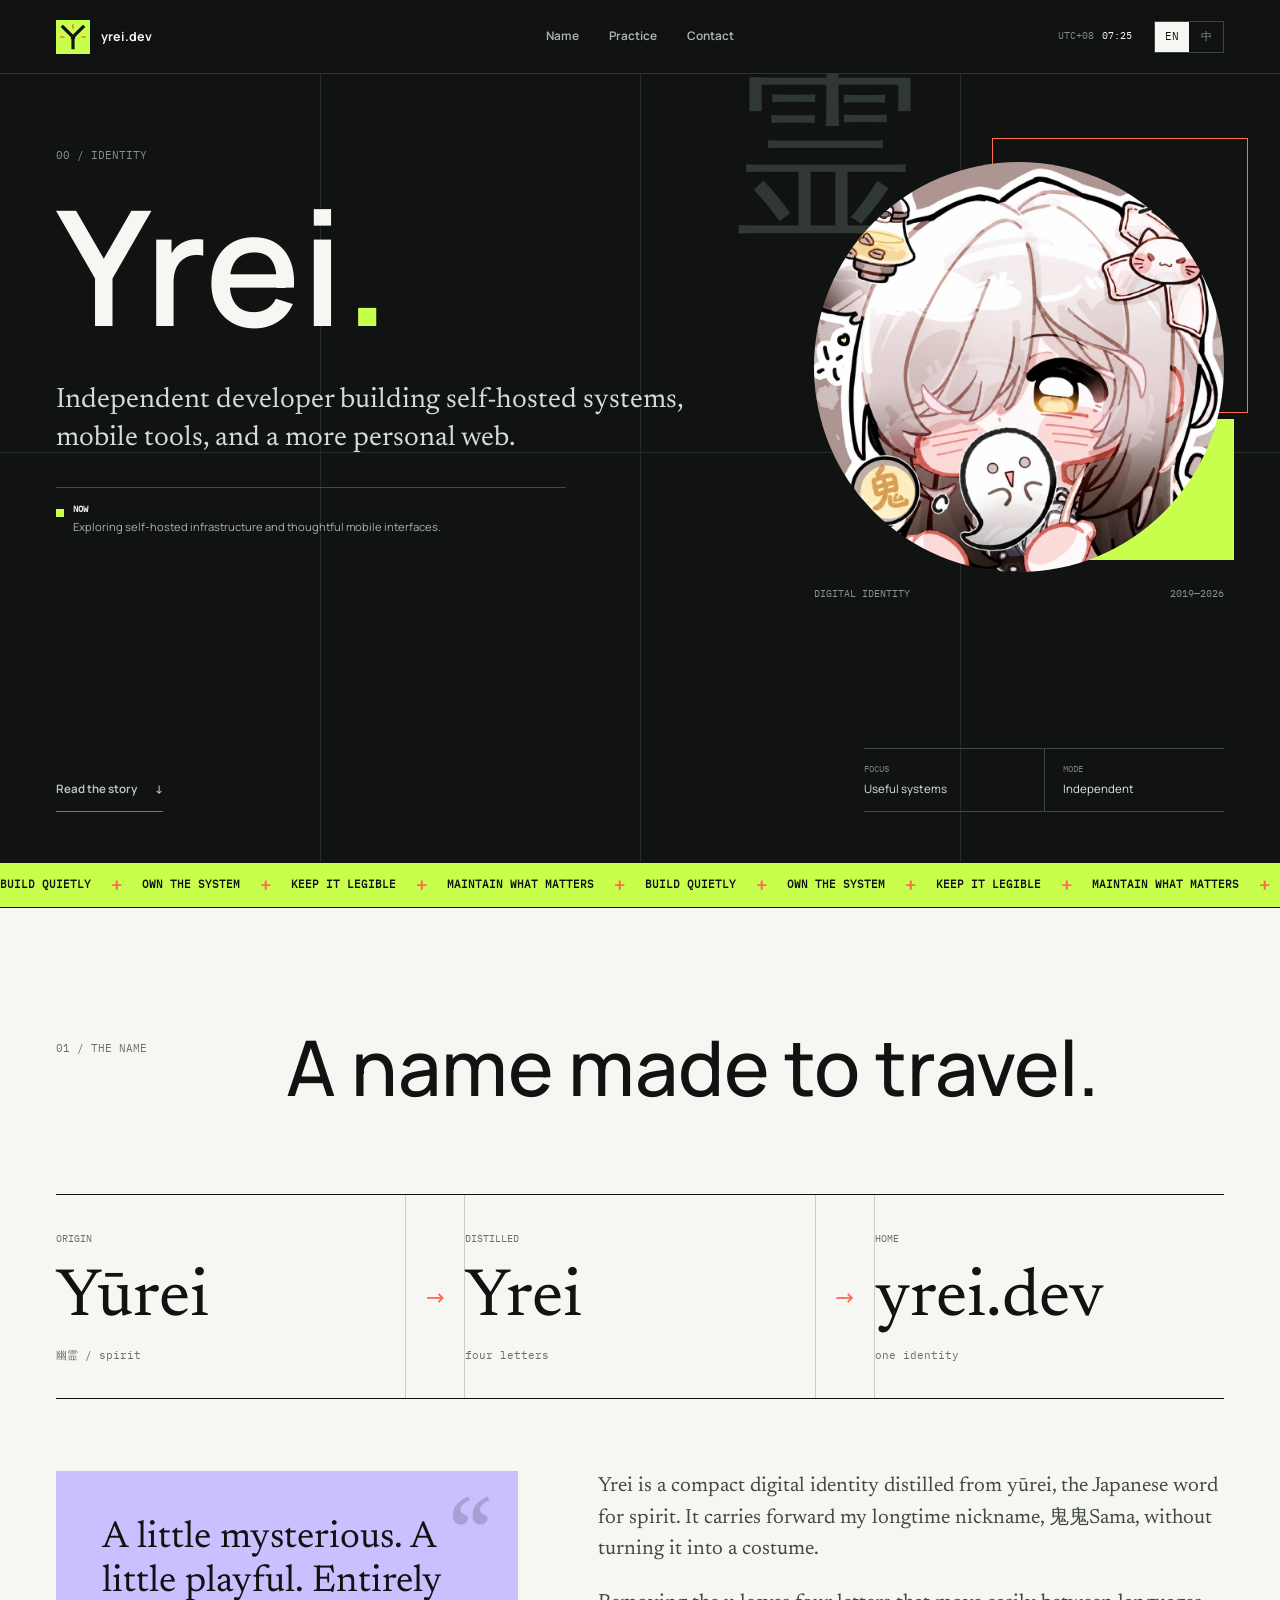
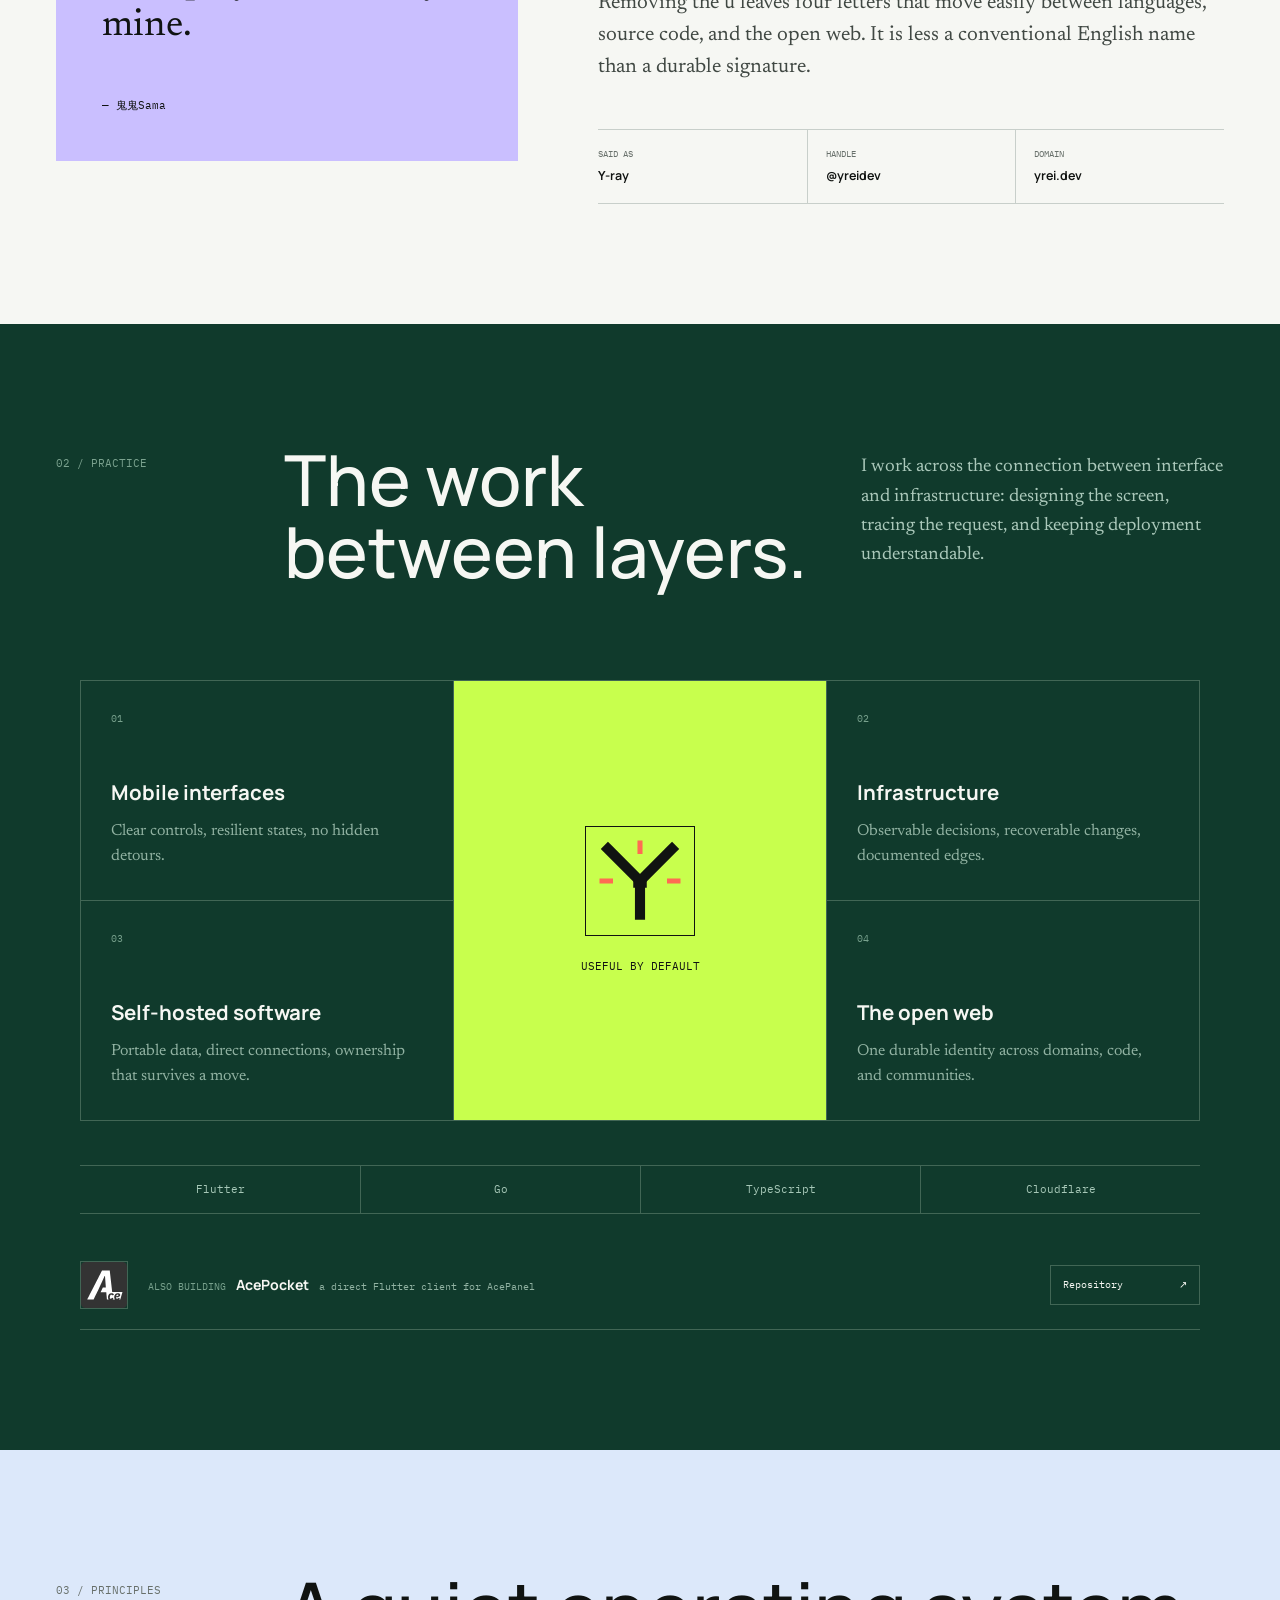
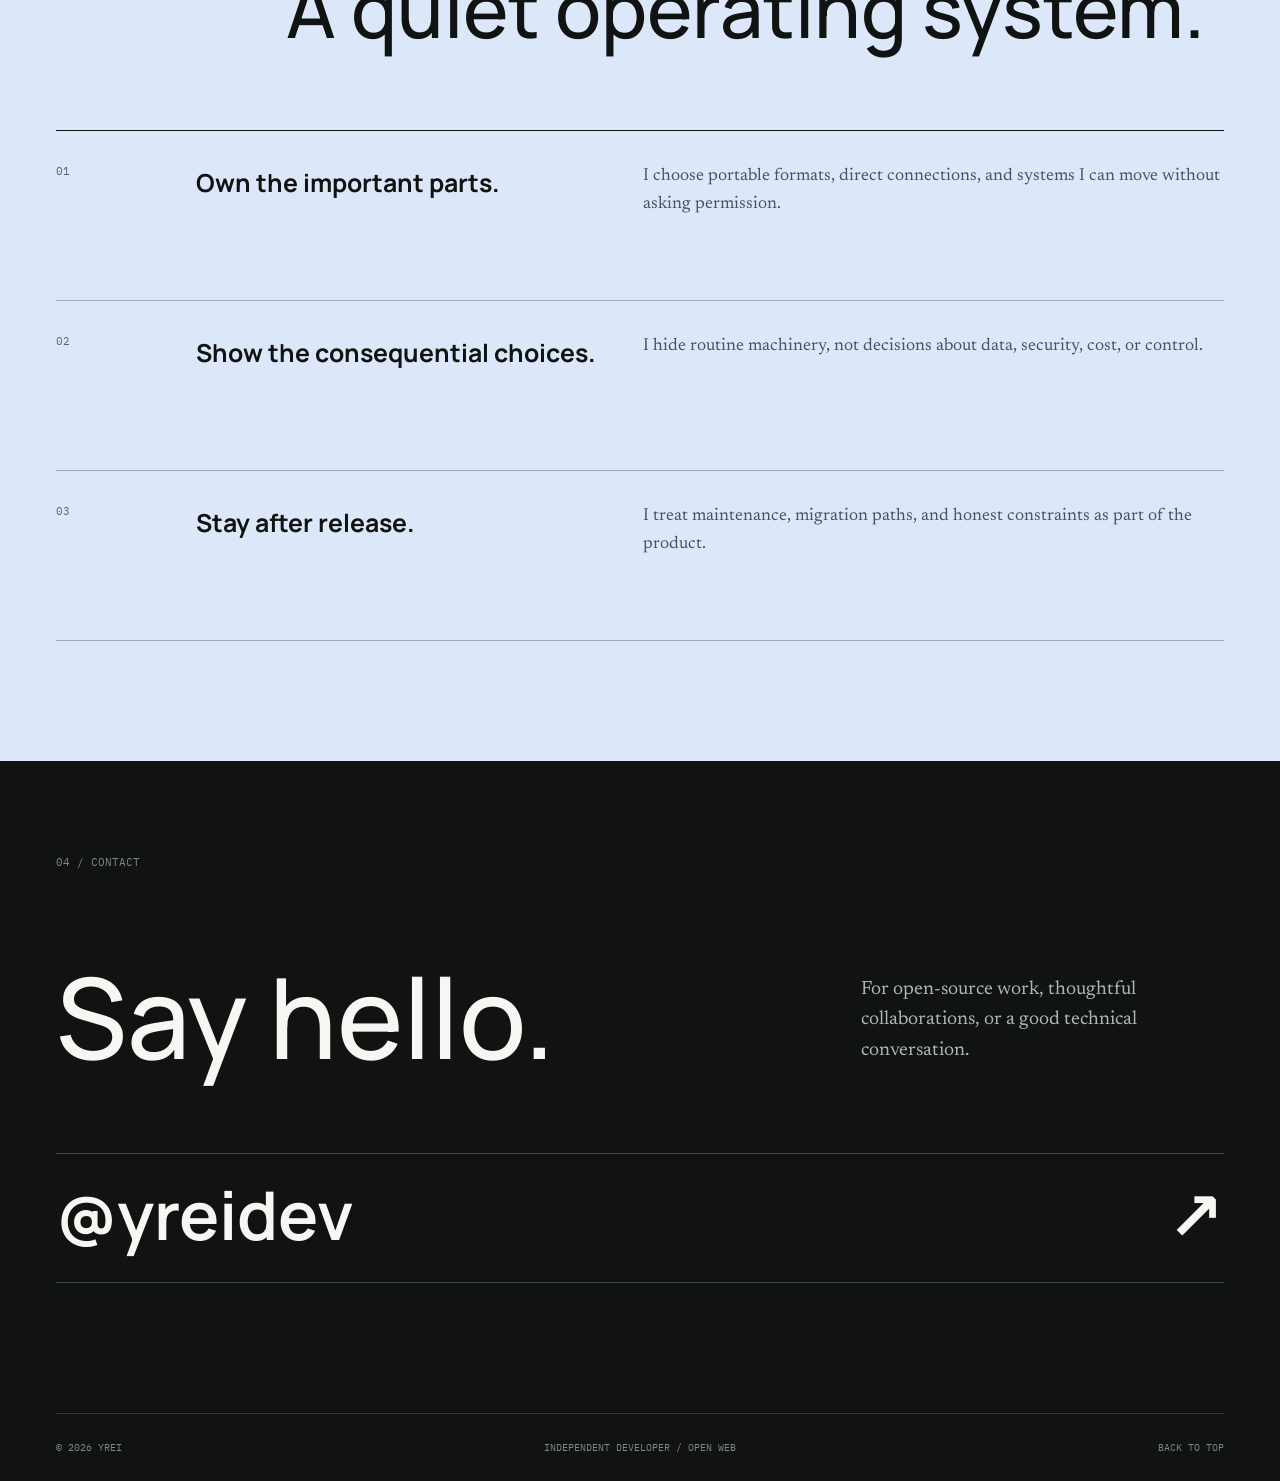
==== commit d32dc72e: "fix(site): 修复移动端头像显示与清晰度" ====
--- a/index.html
+++ b/index.html
@@ -34,7 +34,7 @@
     <link rel="canonical" href="https://yrei.dev/" />
     <link rel="icon" href="assets/yrei-mark.svg" type="image/svg+xml" />
     <link rel="apple-touch-icon" href="assets/apple-touch-icon.png" />
-    <link rel="preload" href="assets/avatar.jpg" as="image" type="image/jpeg" />
+    <link rel="preload" href="assets/avatar.webp" as="image" type="image/webp" />
     <link rel="stylesheet" href="styles.css" />
     <title>Yrei - Independent developer</title>
     <script type="application/ld+json">
@@ -114,13 +114,15 @@
 
         <figure class="portrait" aria-label="Portrait of Yrei">
           <div class="portrait-index" aria-hidden="true">霊</div>
-          <img
-            src="assets/avatar.jpg"
-            width="460"
-            height="460"
-            alt="Yrei's illustrated profile portrait"
-            fetchpriority="high"
-          />
+          <div class="portrait-frame">
+            <img
+              src="assets/avatar.webp"
+              width="1024"
+              height="1024"
+              alt="Yrei's illustrated profile portrait"
+              fetchpriority="high"
+            />
+          </div>
           <figcaption>
             <span data-en="Digital identity" data-zh="数字身份">Digital identity</span>
             <span>2019—2026</span>
--- a/styles.css
+++ b/styles.css
@@ -349,12 +349,19 @@
   content: "";
 }
 
-.portrait img {
+.portrait-frame {
   position: relative;
   z-index: 2;
   width: 100%;
-  aspect-ratio: 1;
+  aspect-ratio: 1 / 1;
+  overflow: hidden;
   border-radius: 50%;
+}
+
+.portrait-frame img {
+  display: block;
+  width: 100%;
+  height: 100%;
   object-fit: cover;
 }
 
